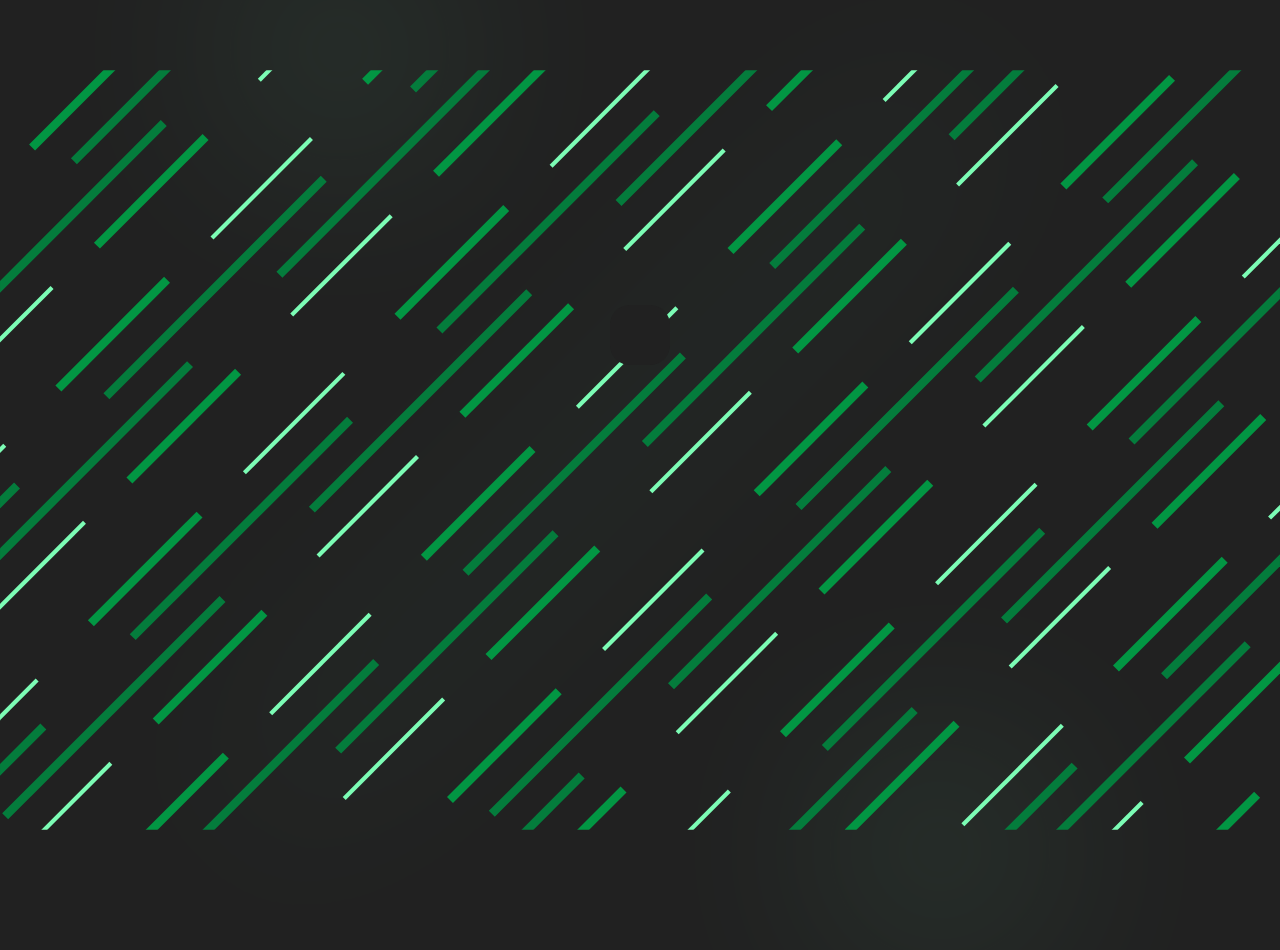
==== Frontend/MoodMixer/index.html @ c7178ede "Cambio la estructura del proyecto para contener ambas partes front y back en un mismo repositorio" ====
<!DOCTYPE html>
<html lang="en">

<head>
    <meta charset="UTF-8">
    <meta name="viewport" content="width=device-width, initial-scale=1.0">
    <title>MoodMixer | Home</title>
    <link rel="stylesheet" href="css/index.css">
    <!-- importar un js -->
    <script src="js/background.js"></script>
</head>

<body>
    <link rel="preconnect" href="https://fonts.gstatic.com" crossorigin>
    <link href="https://fonts.googleapis.com/css2?family=Tajawal:wght@200;300;400;500;700;800;900&display=swap"
        rel="stylesheet">

    <div class="box">
        <!-- Elementos del fetch -->
        <div>
            <h1 id="display_name"></h1>
            <img id="image" src="" alt="Imagen del usuario">
            <h2 id="country"></h2>
            <h2 id="product"></h2>
            <h2 id="followers"></h2>
        </div>
        <span></span>
        <span></span>
        <span></span>
        <span></span>
        <span></span>
        <div class="title">
            COMO TE SIENTES HOY?
            <br>
        </div>
    </div>
    <div class="bg">
        <span></span>
        <span></span>
        <span></span>
    </div>

    <svg version="1.1" id="home-anim" xmlns="http://www.w3.org/2000/svg" xmlns:xlink="http://www.w3.org/1999/xlink"
        x="0px" y="0px" viewBox="0 0 1820 1080" style="enable-background:new 0 0 1820 1080;" xml:space="preserve">

        <g id="home">
            <defs>
                <rect id="masque" y="0.4" width="1820" height="1080" />
            </defs>
            <clipPath id="cache">
                <use xlink:href="#masque" style="overflow:visible;" />
            </clipPath>
            <g id="light-blue">
                <line x1="630.8" y1="894.3" x2="476.3" y2="1048.8" />
                <line x1="858.2" y1="823.9" x2="1012.7" y2="669.4" />
                <line x1="1066.9" y1="458.2" x2="912.4" y2="612.7" />
                <line x1="1294.3" y1="387.8" x2="1448.8" y2="233.3" />
                <line x1="1503" y1="22.1" x2="1348.5" y2="176.6" />
                <line x1="895.6" y1="1166.6" x2="1050.1" y2="1012.1" />
                <line x1="1104.3" y1="800.9" x2="949.8" y2="955.4" />
                <line x1="1331.7" y1="730.5" x2="1486.2" y2="576" />
                <line x1="1540.4" y1="364.8" x2="1385.9" y2="519.3" />
                <line x1="1767.8" y1="294.4" x2="1922.3" y2="139.9" />
                <line x1="1976.5" y1="-71.3" x2="1822" y2="83.2" />
                <line x1="1369.1" y1="1073.2" x2="1523.6" y2="918.7" />
                <line x1="1577.8" y1="707.5" x2="1423.3" y2="862" />
                <line x1="1805.2" y1="637.1" x2="1959.7" y2="482.6" />
                <line x1="1624" y1="1041.4" x2="1469.4" y2="1195.9" />
                <line x1="-134.7" y1="674.9" x2="19.8" y2="520.4" />
                <line x1="74" y1="309.2" x2="-80.5" y2="463.7" />
                <line x1="301.4" y1="238.8" x2="455.9" y2="84.3" />
                <line x1="510.1" y1="-126.9" x2="355.6" y2="27.6" />
                <line x1="-88.6" y1="1008.9" x2="65.9" y2="854.4" />
                <line x1="120.1" y1="643.1" x2="-34.4" y2="797.7" />
                <line x1="347.5" y1="572.8" x2="502" y2="418.3" />
                <line x1="556.2" y1="207.1" x2="401.7" y2="361.6" />
                <line x1="783.6" y1="136.7" x2="938.1" y2="-17.8" />
                <line x1="157.6" y1="985.8" x2="3" y2="1140.3" />
                <line x1="384.9" y1="915.5" x2="539.4" y2="760.9" />
                <line x1="593.6" y1="549.7" x2="439.1" y2="704.3" />
                <line x1="821" y1="479.4" x2="975.5" y2="324.9" />
                <line x1="1029.7" y1="113.6" x2="875.2" y2="268.2" />
                <line x1="1257.1" y1="43.3" x2="1411.6" y2="-111.2" />
            </g>
            <g id="red">
                <line x1="794.4" y1="883.4" x2="639.8" y2="1037.9" />
                <line x1="694.6" y1="834.8" x2="849.2" y2="680.3" />
                <line x1="1230.4" y1="447.3" x2="1075.9" y2="601.8" />
                <line x1="1130.7" y1="398.7" x2="1285.2" y2="244.2" />
                <line x1="1666.5" y1="11.2" x2="1512" y2="165.7" />
                <line x1="732" y1="1177.5" x2="886.6" y2="1023" />
                <line x1="1267.9" y1="790" x2="1113.3" y2="944.5" />
                <line x1="1168.1" y1="741.4" x2="1322.7" y2="586.9" />
                <line x1="1703.9" y1="353.9" x2="1549.4" y2="508.4" />
                <line x1="1604.2" y1="305.3" x2="1758.7" y2="150.8" />
                <line x1="1205.5" y1="1084.1" x2="1360.1" y2="929.6" />
                <line x1="1741.4" y1="696.5" x2="1586.8" y2="851.1" />
                <line x1="1641.6" y1="648" x2="1796.2" y2="493.5" />
                <line x1="1787.5" y1="1030.5" x2="1633" y2="1185" />
                <line x1="1687.8" y1="981.9" x2="1842.3" y2="827.4" />
                <line x1="200.1" y1="-44.4" x2="45.6" y2="110.1" />
                <line x1="237.5" y1="298.3" x2="83" y2="452.8" />
                <line x1="137.8" y1="249.7" x2="292.3" y2="95.2" />
                <line x1="673.6" y1="-137.8" x2="519.1" y2="16.7" />
                <line x1="283.7" y1="632.2" x2="129.2" y2="786.8" />
                <line x1="184" y1="583.7" x2="338.5" y2="429.2" />
                <line x1="719.8" y1="196.2" x2="565.2" y2="350.7" />
                <line x1="620" y1="147.6" x2="774.6" y2="-6.9" />
                <line x1="321.1" y1="974.9" x2="166.6" y2="1129.4" />
                <line x1="221.4" y1="926.4" x2="375.9" y2="771.8" />
                <line x1="757.2" y1="538.8" x2="602.7" y2="693.4" />
                <line x1="657.5" y1="490.3" x2="812" y2="335.8" />
                <line x1="1193.3" y1="102.7" x2="1038.7" y2="257.3" />
                <line x1="1093.5" y1="54.2" x2="1248.1" y2="-100.3" />
            </g>
            <g id="blue">
                <line x1="225.8" y1="1151" x2="534.9" y2="841.9" />
                <line x1="827.1" y1="1003.3" x2="518" y2="1312.3" />
                <line x1="661.9" y1="714.9" x2="971" y2="405.9" />
                <line x1="1263.1" y1="567.2" x2="954.1" y2="876.3" />
                <line x1="1098" y1="278.8" x2="1407.1" y2="-30.2" />
                <line x1="1699.2" y1="131.1" x2="1390.2" y2="440.2" />
                <line x1="699.3" y1="1057.6" x2="1008.4" y2="748.5" />
                <line x1="1300.6" y1="909.9" x2="991.5" y2="1218.9" />
                <line x1="1135.4" y1="621.5" x2="1444.5" y2="312.4" />
                <line x1="1736.6" y1="473.8" x2="1427.6" y2="782.8" />
                <line x1="1571.5" y1="185.4" x2="1880.6" y2="-123.6" />
                <line x1="1172.8" y1="964.2" x2="1481.9" y2="655.1" />
                <line x1="1774.1" y1="816.5" x2="1465" y2="1125.5" />
                <line x1="1608.9" y1="528.1" x2="1918" y2="219" />
                <line x1="1219" y1="1298.1" x2="1528" y2="989.1" />
                <line x1="1655.1" y1="862" x2="1964.1" y2="553" />
                <line x1="232.8" y1="75.5" x2="-76.2" y2="384.6" />
                <line x1="270.2" y1="418.2" x2="-38.8" y2="727.3" />
                <line x1="105.1" y1="129.8" x2="414.2" y2="-179.2" />
                <line x1="706.3" y1="-17.9" x2="397.3" y2="291.2" />
                <line x1="-284.8" y1="899.9" x2="24.2" y2="590.8" />
                <line x1="316.4" y1="752.2" x2="7.3" y2="1061.2" />
                <line x1="151.3" y1="463.8" x2="460.3" y2="154.7" />
                <line x1="752.5" y1="316.1" x2="443.4" y2="625.1" />
                <line x1="587.3" y1="27.7" x2="896.4" y2="-281.4" />
                <line x1="1188.6" y1="-120" x2="879.5" y2="189" />
                <line x1="-247.4" y1="1242.5" x2="61.6" y2="933.5" />
                <line x1="188.7" y1="806.4" x2="497.7" y2="497.4" />
                <line x1="789.9" y1="658.8" x2="480.8" y2="967.8" />
                <line x1="624.8" y1="370.4" x2="933.8" y2="61.3" />
                <line x1="1226" y1="222.7" x2="916.9" y2="531.7" />
                <line x1="1662.1" y1="-213.4" x2="1353" y2="95.6" />
            </g>
        </g>
    </svg>

    <div class="botonesEmociones">
        <div class="alegria">
            <button class="b1">Alegre</button>
        </div>
        <div class="amor">
            <button class="b2">Enamorado</button>
        </div>
        <div class="tristeza">
            <button class="b3">Triste</button>
        </div>
        <div class="depresion">
            <button class="b4">Depresivo</button>
        </div>
        <div class="excitado">
            <button class="b5">Excitado</button>
        </div>
    </div>
</body>

</html>

<script>
    fetch('http://localhost:8888/moodmixer/data')
        .then(response => {
            if (!response.ok) {
                throw new Error(`HTTP error! status: ${response.status}`);
            }
            return response.json();
        })
        .then(data => {
            // Desestructurar el json
            const {
                display_name,
                images,
                country,
                product,
                followers
            } = data;

            // Suponemos que quieres utilizar la primera imagen (índice 0)
            document.getElementById('image').src = images[0].url;

            document.getElementById('display_name').innerHTML = "Usuario: " + display_name;
            document.getElementById('country').innerHTML = "País: " + country;
            document.getElementById('product').innerHTML = "Suscripción: " + product;
            document.getElementById('followers').innerHTML = "Seguidores: " + followers.total;
        })
        .catch(e => {
            console.error('There was a problem with the fetch operation: ' + e.message);
        });
</script>
---- Frontend/MoodMixer/css/index.css ----
@import url('https://fonts.googleapis.com/css2?family=Rubik:wght@400;500;600;700&display=swap');


* {
    margin: 0;
    padding: 0;
}

:root {
    --mainColor4: #504f4f;
    --mainColor2: #504f4f;
    --mainColor3: #03191e;
    --mainColor: #212121;
}

body {
    background-color: var(--mainColor);
    display: flex;
    justify-content: center;
    align-items: center;
    height: 100vh;
    overflow: hidden;
    font-family: "Rubik";
    margin: 0;

}


.box {
    position: absolute;
    width: 60px;
    height: 60px;
    background-color: var(--mainColor);
    border-radius: 20px;
    -webkit-border-radius: 20px;
    -moz-border-radius: 20px;
    -ms-border-radius: 20px;
    -o-border-radius: 20px;
    animation: ani 3s cubic-bezier(0.16, 1, 0.3, 1) .5s forwards;
    -webkit-animation: ani 3s cubic-bezier(0.16, 1, 0.3, 1) .5s forwards;
    overflow: hidden;
    text-align: center;
    display: flex;
    justify-content: center;
    align-items: center;
    margin-top: -230px; /* Ajusta este valor según tu necesidad */
}

.box:hover {
    box-shadow: 0 0 50px #7cfcb5;
}



@keyframes ani {
    0% {
        width: 60px;
        height: 60px;
        background-color: var(--mainColor);
        
    }

    25% {
        width: 60px;
        height: 60px;
        background-color: var(--mainColor4);
        
    }

    50% {
        width: 60px;
        height: 280px;
        background-color: var(--mainColor4);
        
    }

    100% {
        width: 550px;
        height: 400px;
        background-color: var(--mainColor4);
        
    }
}

/* Border */
.box span:not(span:nth-child(5)) {
    border-radius: 100%;
    -webkit-border-radius: 100%;
    -moz-border-radius: 100%;
    -ms-border-radius: 100%;
    -o-border-radius: 100%;
}

.box span:nth-child(1) {
    position: absolute;
    width: 100%;
    height: 10px;
    background-color: #7cfcb5;
    top: 0;
    left: -100%;
    animation: border1 1s 3s forwards;
    -webkit-animation: border1 1s 3s forwards;
}

.box span:nth-child(2) {
    position: absolute;
    width: 10px;
    height: 100%;
    background-color: #7cfcb5;
    top: -100%;
    right: 0;
    animation: border2 1s 3.25s forwards;
    -webkit-animation: border2 1s 3.1s forwards;
}

.box span:nth-child(3) {
    position: absolute;
    width: 100%;
    height: 10px;
    background-color: #7cfcb5;
    bottom: 0;
    left: 100%;
    animation: border3 1s 3.5s forwards;
    -webkit-animation: border3 1s 3.2s forwards;
}

.box span:nth-child(4) {
    position: absolute;
    width: 10px;
    height: 100%;
    background-color: #7cfcb5;
    top: 100%;
    left: 0;
    animation: border4 1s 3.75s forwards;
    -webkit-animation: border4 1s 3.3s forwards;
}

.box span:nth-child(5) {
    position: absolute;
    width: 100%;
    height: 100%;
    background-image: linear-gradient(to right, transparent, #3adfeb, transparent);
    top: 0;
    right: 100%;
    opacity: 0.05;
    animation: border5 4s 4s forwards infinite;
    -webkit-animation: border5 4s 4s forwards infinite;
}

@keyframes border1 {
    to {
        top: 0;
        left: 100%;
    }
}

@keyframes border2 {
    to {
        top: 100%;
        right: 0;
    }
}

@keyframes border3 {
    to {
        bottom: 0;
        left: -100%;
    }
}

@keyframes border4 {
    to {
        top: -100%;
        left: 0;
    }
}

@keyframes border5 {
    to {
        top: 0;
        right: -100%;
    }
}

.title {
    width: 500px;
    font-size: 40px;
    color: #fff;
    animation: title 1s 3s forwards;
    -webkit-animation: title 1s 3s forwards;
    opacity: 0;
}

@keyframes title {
    from {
        opacity: 0;
    }

    to {
        opacity: 1;
    }
}


/* Background */

.bg {
    position: absolute;
    z-index: -99;
}

.bg span:nth-child(1) {
    position: absolute;
    width: 200px;
    height: 200px;
    background-color: #7cfcb5;
    border-radius: 50%;
    -webkit-border-radius: 50%;
    -moz-border-radius: 50%;
    -ms-border-radius: 50%;
    -o-border-radius: 50%;
    animation: bg1 1s infinite alternate;
    -webkit-animation: bg1 4s infinite alternate;
    top: -500px;
    left: -400px;
    box-shadow: 0 0 50px #7cfcb5;
    opacity: .1;
    filter: blur(100px);
    -webkit-filter: blur(100px);
}


.bg span:nth-child(2) {
    position: absolute;
    width: 1000px;
    height: 50px;
    background-color: #7cfcb5;
    transform: rotate(-45deg);
    -webkit-transform: rotate(-45deg);
    -moz-transform: rotate(-45deg);
    -ms-transform: rotate(-45deg);
    -o-transform: rotate(-45deg);
    left: -530px;
    top: -25px;
    filter: blur(100px);
    -webkit-filter: blur(100px);
    opacity: .1;
}

.bg span:nth-child(3) {
    position: absolute;
    width: 200px;
    height: 200px;
    background-color: #7cfcb5;
    border-radius: 50%;
    -webkit-border-radius: 50%;
    -moz-border-radius: 50%;
    -ms-border-radius: 50%;
    -o-border-radius: 50%;
    bottom: -500px;
    right: -400px;
    box-shadow: 0 0 50px #7cfcb5;
    opacity: .1;
    filter: blur(100px);
    -webkit-filter: blur(100px);
    animation: bg2 4s infinite alternate;
    -webkit-animation: bg2 4s infinite alternate;
}


@keyframes bg1 {
    to {
        top: -300px
    }
}


@keyframes bg2 {
    to {
        bottom: -300px
    }
}


#home {
    clip-path: url(#cache);
}

#red {
    fill: none;
    stroke: #029643;
    stroke-width: 12;
    stroke-miterlimit: 10;
    animation: show 4s;
    animation-fill-mode: forwards;
    animation-iteration-count: infinite;
    animation-timing-function: ease-in-out;
}

#blue {
    fill: none;
    stroke: #047c3c;
    stroke-width: 12;
    stroke-miterlimit: 10;
    animation: show 4s;
    animation-fill-mode: forwards;
    animation-iteration-count: infinite;
    animation-timing-function: ease-in-out;
}

#light-blue {
    fill: none;
    stroke: #7cfcb5;
    stroke-width: 6;
    stroke-miterlimit: 10;
    stroke-dasharray: 200;
    stroke-dashoffset: 800;
    animation: draw 4s;
    animation-fill-mode: forwards;
    animation-iteration-count: infinite;
    animation-timing-function: ease-in-out;
}

@keyframes draw {
    to {
        stroke-dashoffset: 0;
    }
}

@keyframes show {
    0% {
        opacity: 0.15;
    }

    50% {
        opacity: 0.2;
    }

    100% {
        opacity: 0.15;
    }
}
/*
.botonesEmociones {
    position: absolute;
    display: flex;
    justify-content: center;
    align-items: center;
    margin-top: 50vh;
    
}*/

.botonesEmociones {
    position: absolute;
    display: none; /* Cambiado a none */
    justify-content: center;
    align-items: center;
    transform: translateY(100vh); /* Inicia fuera de la vista */
}

.botonesEmociones-show {
    display: flex; /* Cambiado a flex */
    transform: translateY(25vh);
    transition: transform 0.5s ease-in-out;
}


.alegria, .amor, .tristeza, .depresion, .excitado {
    width: 100px;
    height: 100px;
    margin-right: 20px;
    display: flex;
    border-radius: 50%;
    justify-content: center;
    align-items: center;
    cursor: pointer;
    font-size: 14px;
    color: #000000;
    border: none;
    outline: none;
    transition: background-color 0.1s ease-in-out, transform 0.1s ease-in-out, box-shadow 0.1s ease-in-out;
    font-family: "Rubik";
}

.alegria {
    background-color: #fddd51;
}

.amor {
    background-color: #c97490;
}

.tristeza {
    background-color: #239cff;
}

.depresion {
    background-color: #5a31b9;
}

.excitado {
    background-color: #ec3527;
}

.botonesEmociones .alegria:hover,
.botonesEmociones .amor:hover,
.botonesEmociones .tristeza:hover,
.botonesEmociones .depresion:hover,
.botonesEmociones .excitado:hover {
    transform: scale(1.1);
}

.botonesEmociones .alegria:hover {
    background-color: #fbc02d;
    color: #fff;
    box-shadow: 0 0 50px #fbc02d;
}

.botonesEmociones .amor:hover {
    background-color: #ff6e98;
    color: #fff;
    box-shadow: 0 0 50px #ff6e98;
}

.botonesEmociones .tristeza:hover {
    background-color: #1976d2;
    color: #fff;
    box-shadow: 0 0 50px #1976d2;
}

.botonesEmociones .depresion:hover {
    background-color: #673ab7;
    color: #fff;
    box-shadow: 0 0 50px #673ab7;
}

.botonesEmociones .excitado:hover {
    background-color: #e57373;
    color: #fff;
    box-shadow: 0 0 50px #e57373;
}


.botonesEmociones button {
    background: none;
    border: none;
    color: inherit;
    font-family: 'Rubik', sans-serif;
    font-size: inherit;
    cursor: pointer;
    outline: none;
    padding: 0;
}

.botonesEmociones .alegria:hover,
.botonesEmociones .amor:hover,
.botonesEmociones .tristeza:hover,
.botonesEmociones .depresion:hover,
.botonesEmociones .excitado:hover {
    transform: scale(1.1);
}
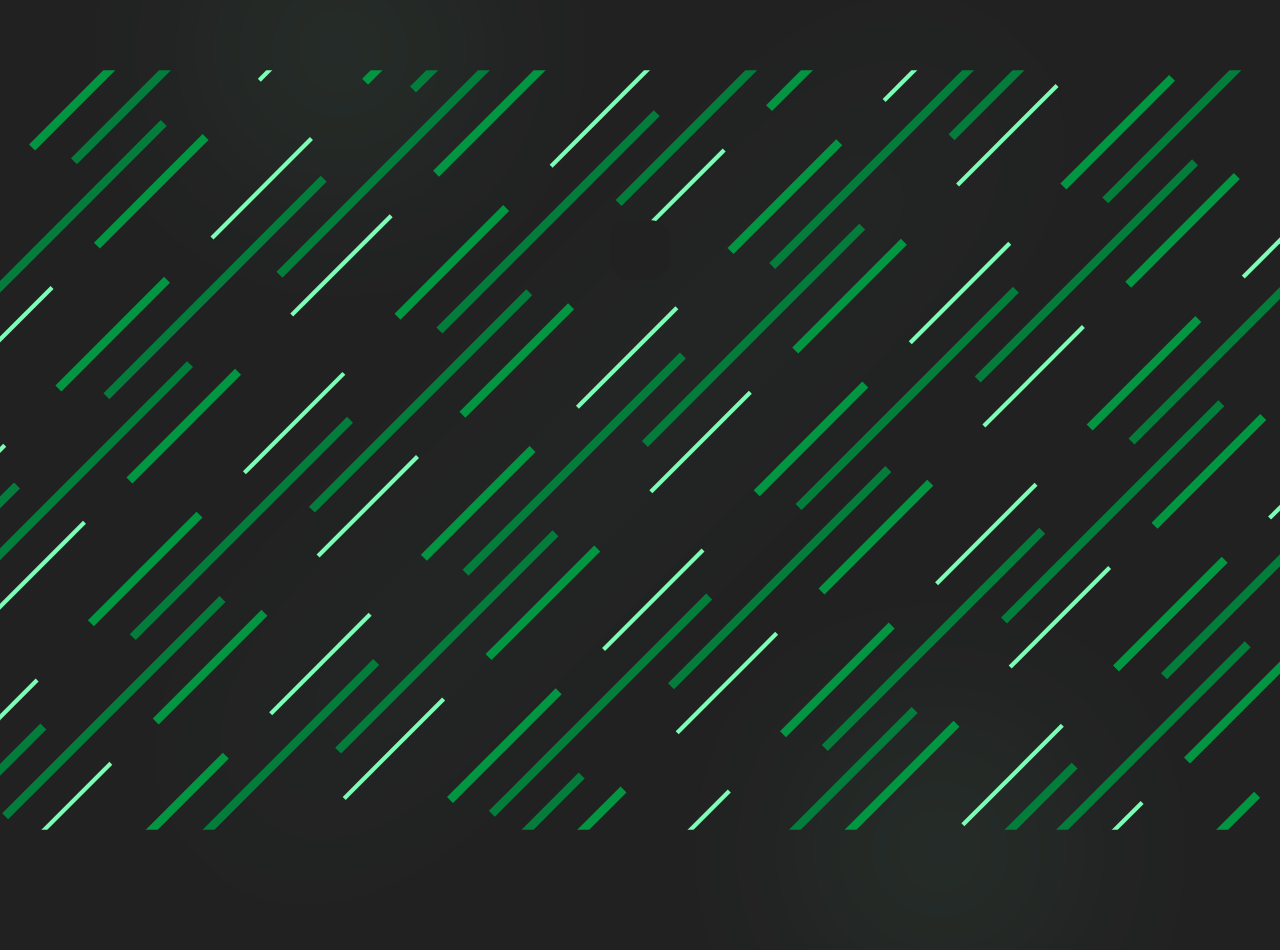
==== commit 20296dab: "Vista home nueva creado, estilos de las cards y un fetch para el backend de top-artists" ====
--- a/Frontend/MoodMixer/index.html
+++ b/Frontend/MoodMixer/index.html
@@ -18,11 +18,11 @@
     <div class="box">
         <!-- Elementos del fetch -->
         <div>
-            <h1 id="display_name"></h1>
-            <img id="image" src="" alt="Imagen del usuario">
-            <h2 id="country"></h2>
-            <h2 id="product"></h2>
-            <h2 id="followers"></h2>
+            <h1 class="card-txt" id="display_name"></h1>
+            <img class="card-txt" id="image" src="" alt="Imagen del usuario">
+            <h2 class="card-txt" id="country"></h2>
+            <h2 class="card-txt" id="product"></h2>
+            <h2 class="card-txt" id="followers"></h2>
         </div>
         <span></span>
         <span></span>
@@ -167,6 +167,15 @@
             <button class="b5">Excitado</button>
         </div>
     </div>
+    <!-- Playlist / Canción recomendada -->
+    <div class="small-card" hidden="true">
+        <div class="small-card-content">
+            <h1 class="card-txt">Canción recomendada</h1>
+            <iframe src="https://open.spotify.com/embed/track/6b2oQwSGFkzsMtQruIWm2p" width="300" height="380"
+                frameborder="0" allowtransparency="true" allow="encrypted-media"></iframe>
+        </div>
+    </div>
+
 </body>
 
 </html>
--- a/Frontend/MoodMixer/css/index.css
+++ b/Frontend/MoodMixer/css/index.css
@@ -43,7 +43,8 @@
     display: flex;
     justify-content: center;
     align-items: center;
-    margin-top: -230px; /* Ajusta este valor según tu necesidad */
+    margin-top: -400px;
+    /* Ajusta este valor según tu necesidad */
 }
 
 .box:hover {
@@ -57,28 +58,28 @@
         width: 60px;
         height: 60px;
         background-color: var(--mainColor);
-        
+
     }
 
     25% {
         width: 60px;
         height: 60px;
         background-color: var(--mainColor4);
-        
+
     }
 
     50% {
         width: 60px;
         height: 280px;
         background-color: var(--mainColor4);
-        
+
     }
 
     100% {
         width: 550px;
         height: 400px;
         background-color: var(--mainColor4);
-        
+
     }
 }
 
@@ -340,6 +341,7 @@
         opacity: 0.15;
     }
 }
+
 /*
 .botonesEmociones {
     position: absolute;
@@ -352,20 +354,28 @@
 
 .botonesEmociones {
     position: absolute;
-    display: none; /* Cambiado a none */
+    display: none;
+    margin-top: -300px;
+    /* Cambiado a none */
     justify-content: center;
     align-items: center;
-    transform: translateY(100vh); /* Inicia fuera de la vista */
+    transform: translateY(100vh);
+    /* Inicia fuera de la vista */
 }
 
 .botonesEmociones-show {
-    display: flex; /* Cambiado a flex */
+    display: flex;
+    /* Cambiado a flex */
     transform: translateY(25vh);
     transition: transform 0.5s ease-in-out;
 }
 
 
-.alegria, .amor, .tristeza, .depresion, .excitado {
+.alegria,
+.amor,
+.tristeza,
+.depresion,
+.excitado {
     width: 100px;
     height: 100px;
     margin-right: 20px;
@@ -458,4 +468,8 @@
 .botonesEmociones .depresion:hover,
 .botonesEmociones .excitado:hover {
     transform: scale(1.1);
+}
+
+.card-txt {
+    color: #fff;
 }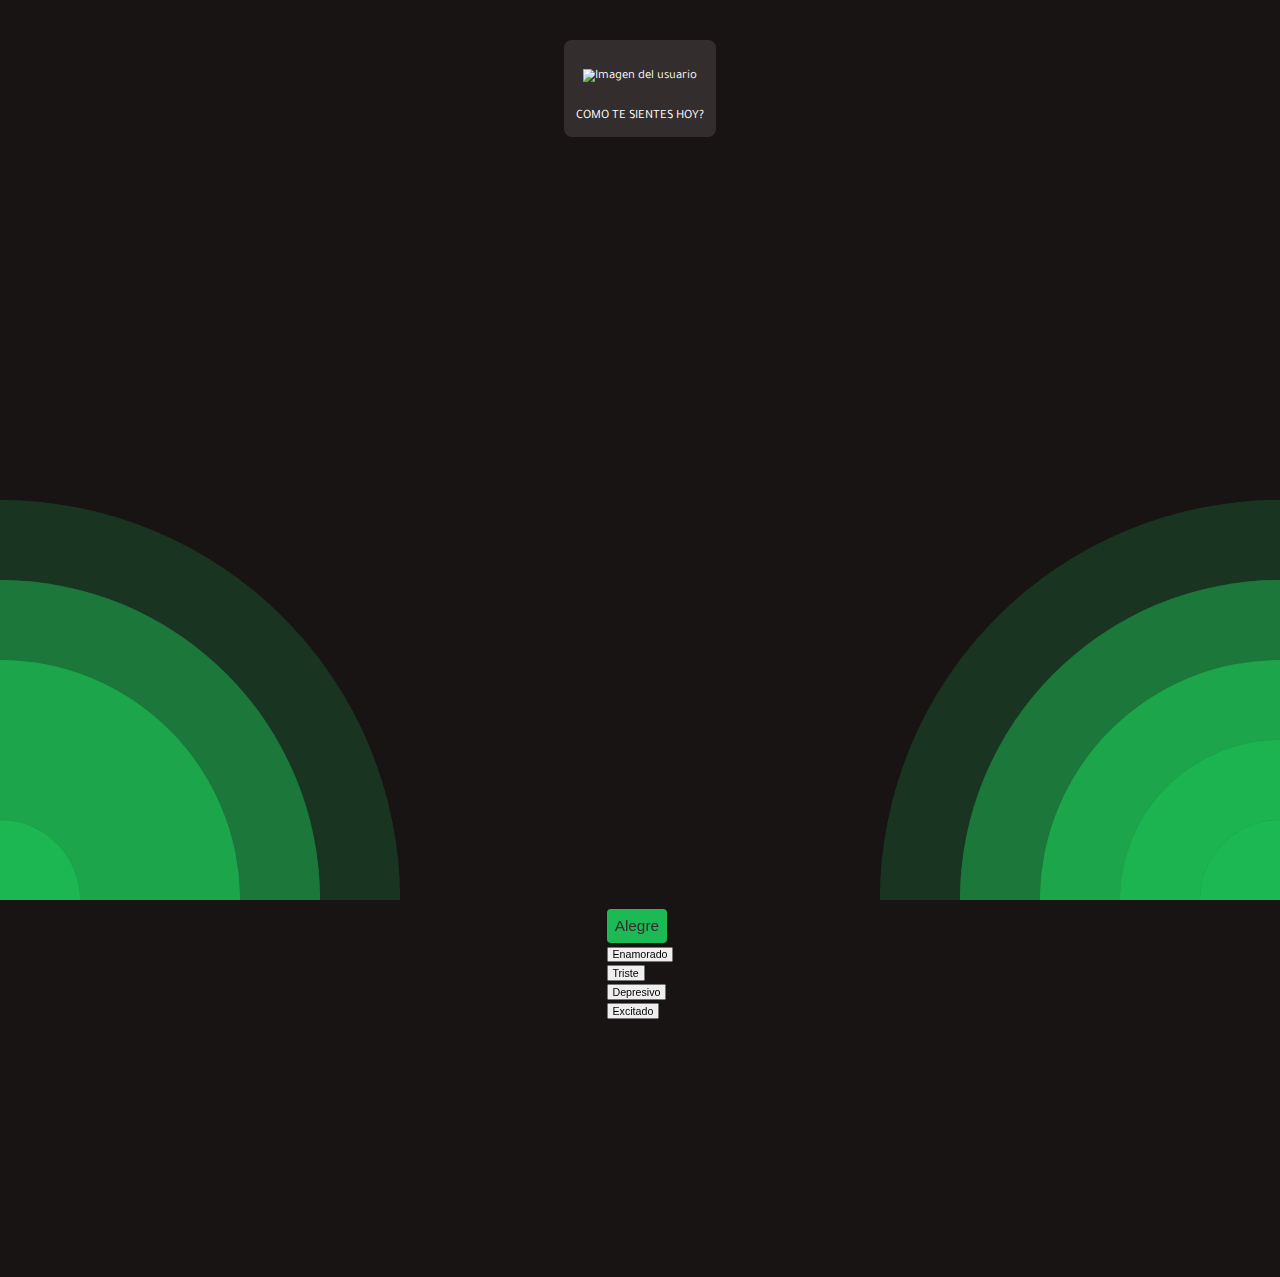
==== commit dd9d9081: "Agregué un fondo animado a las ventanas" ====
--- a/Frontend/MoodMixer/index.html
+++ b/Frontend/MoodMixer/index.html
@@ -6,11 +6,25 @@
     <meta name="viewport" content="width=device-width, initial-scale=1.0">
     <title>MoodMixer | Home</title>
     <link rel="stylesheet" href="css/index.css">
+    <link rel="stylesheet" href="css/fondo.css">
     <!-- importar un js -->
     <script src="js/background.js"></script>
 </head>
 
 <body>
+<div class='ripple-background'>
+    <div class='circle xxlarge shade1'></div>
+    <div class='circle xlarge shade2'></div>
+    <div class='circle large shade3'></div>
+    <div class='circle mediun shade4'></div>
+    <div class='circle small shade5'></div>
+
+    <div class='circle-right xxlarge-right shade1'></div>
+    <div class='circle-right xlarge-right shade2'></div>
+    <div class='circle-right large-right shade3'></div>
+    <div class='circle-right medium-right shade4'></div>
+    <div class='circle-right small-right shade5'></div>
+</div>
     <link rel="preconnect" href="https://fonts.gstatic.com" crossorigin>
     <link href="https://fonts.googleapis.com/css2?family=Tajawal:wght@200;300;400;500;700;800;900&display=swap"
         rel="stylesheet">
--- a/Frontend/MoodMixer/css/index.css
+++ b/Frontend/MoodMixer/css/index.css
@@ -1,475 +1,176 @@
-@import url('https://fonts.googleapis.com/css2?family=Rubik:wght@400;500;600;700&display=swap');
+/* Archivo css/index.css */
 
-
-* {
-    margin: 0;
-    padding: 0;
-}
-
-:root {
-    --mainColor4: #504f4f;
-    --mainColor2: #504f4f;
-    --mainColor3: #03191e;
-    --mainColor: #212121;
+html {
+    zoom: 0.8;
 }
 
 body {
-    background-color: var(--mainColor);
+    font-family: 'Tajawal', sans-serif;
+    margin: 0;
+    padding: 0;
+    background-color: #191414;
+    /* Verde característico de Spotify */
+    color: #ffffff;
+    /* Blanco para el texto */
     display: flex;
+    flex-direction: column;
+    /* Cambia la dirección de apilamiento a vertical */
     justify-content: center;
+    /* Centra el contenido horizontalmente */
     align-items: center;
-    height: 100vh;
-    overflow: hidden;
-    font-family: "Rubik";
-    margin: 0;
+    /* Centra el contenido verticalmente */
+    min-height: 100vh;
+    /* Asegura que el contenido se extienda al menos al 100% del alto de la pantalla */
+
 
 }
 
+.box {
+    background-color: #342d2d;
+    /* Negro característico de Spotify */
+    padding: 15px;
+    /* Reducido el padding */
+    border-radius: 10px;
+    text-align: center;
+    /* Centra el contenido dentro del div */
+    margin-bottom: 10px;
+    /* Reducido el espacio entre .box y .card-content */
+    margin-top: 50px;
+    /* Ajusta el espacio entre la parte superior de la página y .box */
 
-.box {
-    position: absolute;
-    width: 60px;
-    height: 60px;
-    background-color: var(--mainColor);
-    border-radius: 20px;
-    -webkit-border-radius: 20px;
-    -moz-border-radius: 20px;
-    -ms-border-radius: 20px;
-    -o-border-radius: 20px;
-    animation: ani 3s cubic-bezier(0.16, 1, 0.3, 1) .5s forwards;
-    -webkit-animation: ani 3s cubic-bezier(0.16, 1, 0.3, 1) .5s forwards;
-    overflow: hidden;
-    text-align: center;
-    display: flex;
-    justify-content: center;
-    align-items: center;
-    margin-top: -400px;
-    /* Ajusta este valor según tu necesidad */
 }
 
-.box:hover {
-    box-shadow: 0 0 50px #7cfcb5;
+.card-txt {
+    color: #ffffff;
+    /* Blanco para el texto dentro de la caja */
+    padding: 0;
 }
 
 
 
-@keyframes ani {
-    0% {
-        width: 60px;
-        height: 60px;
-        background-color: var(--mainColor);
-
-    }
-
-    25% {
-        width: 60px;
-        height: 60px;
-        background-color: var(--mainColor4);
-
-    }
-
-    50% {
-        width: 60px;
-        height: 280px;
-        background-color: var(--mainColor4);
-
-    }
-
-    100% {
-        width: 550px;
-        height: 400px;
-        background-color: var(--mainColor4);
-
-    }
+.botonesEmociones {
+    display: flex;
+    flex-direction: column;
 }
 
-/* Border */
-.box span:not(span:nth-child(5)) {
-    border-radius: 100%;
-    -webkit-border-radius: 100%;
-    -moz-border-radius: 100%;
-    -ms-border-radius: 100%;
-    -o-border-radius: 100%;
+.b1 {
+    background-color: #1DB954;
+    /* Verde característico de Spotify */
+    color: #342d2d;
+    /* Blanco para el texto del botón */
+    padding: 10px;
+    font-size: 1.2em;
+    border: none;
+    border-radius: 5px;
+    margin: 5px 0;
+    cursor: pointer;
+
 }
 
-.box span:nth-child(1) {
-    position: absolute;
-    width: 100%;
-    height: 10px;
-    background-color: #7cfcb5;
-    top: 0;
-    left: -100%;
-    animation: border1 1s 3s forwards;
-    -webkit-animation: border1 1s 3s forwards;
+/*sombra color verde*/
+.b1:hover {
+    box-shadow: 0 0 20px #1DB954;
+    /* Ejemplo de sombra con color #1DB954 y opacidad */
+    color: #ffffff;
 }
 
-.box span:nth-child(2) {
-    position: absolute;
-    width: 10px;
-    height: 100%;
-    background-color: #7cfcb5;
-    top: -100%;
-    right: 0;
-    animation: border2 1s 3.25s forwards;
-    -webkit-animation: border2 1s 3.1s forwards;
+/* Archivo css/card.css */
+
+.card-content {
+    display: flex;
+    flex-direction: column;
+    /* Cambia la dirección de apilamiento a vertical */
+    justify-content: center;
+    align-items: center;
+    margin-top: 0px;
+    /* Ajusta el espacio entre .box y .card-content */
+
 }
 
-.box span:nth-child(3) {
-    position: absolute;
-    width: 100%;
-    height: 10px;
-    background-color: #7cfcb5;
-    bottom: 0;
-    left: 100%;
-    animation: border3 1s 3.5s forwards;
-    -webkit-animation: border3 1s 3.2s forwards;
+.card-details {
+    background-color: #191414;
+    /* Negro característico de Spotify */
+    border-radius: 8px;
 }
 
-.box span:nth-child(4) {
-    position: absolute;
-    width: 10px;
-    height: 100%;
-    background-color: #7cfcb5;
-    top: 100%;
-    left: 0;
-    animation: border4 1s 3.75s forwards;
-    -webkit-animation: border4 1s 3.3s forwards;
+.card {
+    padding: 20px;
+    height: 100px;
+    width: 100px;
 }
 
-.box span:nth-child(5) {
-    position: absolute;
-    width: 100%;
-    height: 100%;
-    background-image: linear-gradient(to right, transparent, #3adfeb, transparent);
-    top: 0;
-    right: 100%;
-    opacity: 0.05;
-    animation: border5 4s 4s forwards infinite;
-    -webkit-animation: border5 4s 4s forwards infinite;
+.card:hover {
+    box-shadow: 0 0 20px #1DB954;
+    /* Ejemplo de sombra con color #1DB954 y opacidad */
 }
 
-@keyframes border1 {
-    to {
-        top: 0;
-        left: 100%;
-    }
-}
-
-@keyframes border2 {
-    to {
-        top: 100%;
-        right: 0;
-    }
-}
-
-@keyframes border3 {
-    to {
-        bottom: 0;
-        left: -100%;
-    }
-}
-
-@keyframes border4 {
-    to {
-        top: -100%;
-        left: 0;
-    }
-}
-
-@keyframes border5 {
-    to {
-        top: 0;
-        right: -100%;
-    }
-}
-
-.title {
-    width: 500px;
-    font-size: 40px;
-    color: #fff;
-    animation: title 1s 3s forwards;
-    -webkit-animation: title 1s 3s forwards;
-    opacity: 0;
-}
-
-@keyframes title {
-    from {
-        opacity: 0;
-    }
-
-    to {
-        opacity: 1;
-    }
-}
-
-
-/* Background */
-
-.bg {
-    position: absolute;
-    z-index: -99;
-}
-
-.bg span:nth-child(1) {
-    position: absolute;
-    width: 200px;
-    height: 200px;
-    background-color: #7cfcb5;
-    border-radius: 50%;
-    -webkit-border-radius: 50%;
-    -moz-border-radius: 50%;
-    -ms-border-radius: 50%;
-    -o-border-radius: 50%;
-    animation: bg1 1s infinite alternate;
-    -webkit-animation: bg1 4s infinite alternate;
-    top: -500px;
-    left: -400px;
-    box-shadow: 0 0 50px #7cfcb5;
-    opacity: .1;
-    filter: blur(100px);
-    -webkit-filter: blur(100px);
-}
-
-
-.bg span:nth-child(2) {
-    position: absolute;
-    width: 1000px;
-    height: 50px;
-    background-color: #7cfcb5;
-    transform: rotate(-45deg);
-    -webkit-transform: rotate(-45deg);
-    -moz-transform: rotate(-45deg);
-    -ms-transform: rotate(-45deg);
-    -o-transform: rotate(-45deg);
-    left: -530px;
-    top: -25px;
-    filter: blur(100px);
-    -webkit-filter: blur(100px);
-    opacity: .1;
-}
-
-.bg span:nth-child(3) {
-    position: absolute;
-    width: 200px;
-    height: 200px;
-    background-color: #7cfcb5;
-    border-radius: 50%;
-    -webkit-border-radius: 50%;
-    -moz-border-radius: 50%;
-    -ms-border-radius: 50%;
-    -o-border-radius: 50%;
-    bottom: -500px;
-    right: -400px;
-    box-shadow: 0 0 50px #7cfcb5;
-    opacity: .1;
-    filter: blur(100px);
-    -webkit-filter: blur(100px);
-    animation: bg2 4s infinite alternate;
-    -webkit-animation: bg2 4s infinite alternate;
-}
-
-
-@keyframes bg1 {
-    to {
-        top: -300px
-    }
-}
-
-
-@keyframes bg2 {
-    to {
-        bottom: -300px
-    }
-}
-
-
-#home {
-    clip-path: url(#cache);
-}
-
-#red {
-    fill: none;
-    stroke: #029643;
-    stroke-width: 12;
-    stroke-miterlimit: 10;
-    animation: show 4s;
-    animation-fill-mode: forwards;
-    animation-iteration-count: infinite;
-    animation-timing-function: ease-in-out;
-}
-
-#blue {
-    fill: none;
-    stroke: #047c3c;
-    stroke-width: 12;
-    stroke-miterlimit: 10;
-    animation: show 4s;
-    animation-fill-mode: forwards;
-    animation-iteration-count: infinite;
-    animation-timing-function: ease-in-out;
-}
-
-#light-blue {
-    fill: none;
-    stroke: #7cfcb5;
-    stroke-width: 6;
-    stroke-miterlimit: 10;
-    stroke-dasharray: 200;
-    stroke-dashoffset: 800;
-    animation: draw 4s;
-    animation-fill-mode: forwards;
-    animation-iteration-count: infinite;
-    animation-timing-function: ease-in-out;
-}
-
-@keyframes draw {
-    to {
-        stroke-dashoffset: 0;
-    }
-}
-
-@keyframes show {
-    0% {
-        opacity: 0.15;
-    }
-
-    50% {
-        opacity: 0.2;
-    }
-
-    100% {
-        opacity: 0.15;
-    }
-}
-
-/*
-.botonesEmociones {
-    position: absolute;
+card .detail {
     display: flex;
     justify-content: center;
     align-items: center;
-    margin-top: 50vh;
-    
-}*/
-
-.botonesEmociones {
-    position: absolute;
-    display: none;
-    margin-top: -300px;
-    /* Cambiado a none */
-    justify-content: center;
-    align-items: center;
-    transform: translateY(100vh);
-    /* Inicia fuera de la vista */
+    flex-direction: column;
+    text-align: center;
 }
 
-.botonesEmociones-show {
-    display: flex;
-    /* Cambiado a flex */
-    transform: translateY(25vh);
-    transition: transform 0.5s ease-in-out;
+.img.box {
+    width: 100px;
+    height: 100px;
 }
 
+#cards-container {
+    margin-top: 0;
+}
 
-.alegria,
-.amor,
-.tristeza,
-.depresion,
-.excitado {
+/* Estilos CSS */
+
+.img-bx {
+    max-width: 300px;
+    max-height: 300px;
+    /* Establece el ancho máximo del contenedor de la imagen */
+}
+
+.img-bx img {
+    width: 100%;
+    /* La imagen ocupará el 100% del ancho del contenedor */
+    height: 100%;
+    /* Ajusta la altura automáticamente para mantener las proporciones originales */
+}
+
+#image {
     width: 100px;
     height: 100px;
-    margin-right: 20px;
-    display: flex;
-    border-radius: 50%;
-    justify-content: center;
-    align-items: center;
-    cursor: pointer;
-    font-size: 14px;
-    color: #000000;
-    border: none;
-    outline: none;
-    transition: background-color 0.1s ease-in-out, transform 0.1s ease-in-out, box-shadow 0.1s ease-in-out;
-    font-family: "Rubik";
 }
 
-.alegria {
-    background-color: #fddd51;
+#country,
+#product,
+#followers {
+    padding: 0;
+    margin: 0;
 }
 
-.amor {
-    background-color: #c97490;
+#country {
+    color: #ffffff;
+    padding-bottom: 10px;
+    font-size: 25px;
 }
 
-.tristeza {
-    background-color: #239cff;
+#product {
+    color: #ffffff;
+    padding-bottom: 10px;
+    font-size: 25px;
 }
 
-.depresion {
-    background-color: #5a31b9;
+#followers {
+    color: #ffffff;
+    padding-bottom: 10px;
+    font-size: 25px;
 }
 
-.excitado {
-    background-color: #ec3527;
+#display_name {
+    font-weight: bold;
 }
 
-.botonesEmociones .alegria:hover,
-.botonesEmociones .amor:hover,
-.botonesEmociones .tristeza:hover,
-.botonesEmociones .depresion:hover,
-.botonesEmociones .excitado:hover {
-    transform: scale(1.1);
-}
-
-.botonesEmociones .alegria:hover {
-    background-color: #fbc02d;
-    color: #fff;
-    box-shadow: 0 0 50px #fbc02d;
-}
-
-.botonesEmociones .amor:hover {
-    background-color: #ff6e98;
-    color: #fff;
-    box-shadow: 0 0 50px #ff6e98;
-}
-
-.botonesEmociones .tristeza:hover {
-    background-color: #1976d2;
-    color: #fff;
-    box-shadow: 0 0 50px #1976d2;
-}
-
-.botonesEmociones .depresion:hover {
-    background-color: #673ab7;
-    color: #fff;
-    box-shadow: 0 0 50px #673ab7;
-}
-
-.botonesEmociones .excitado:hover {
-    background-color: #e57373;
-    color: #fff;
-    box-shadow: 0 0 50px #e57373;
-}
-
-
-.botonesEmociones button {
-    background: none;
-    border: none;
-    color: inherit;
-    font-family: 'Rubik', sans-serif;
-    font-size: inherit;
-    cursor: pointer;
-    outline: none;
-    padding: 0;
-}
-
-.botonesEmociones .alegria:hover,
-.botonesEmociones .amor:hover,
-.botonesEmociones .tristeza:hover,
-.botonesEmociones .depresion:hover,
-.botonesEmociones .excitado:hover {
-    transform: scale(1.1);
-}
-
-.card-txt {
-    color: #fff;
+.box:hover {
+    box-shadow: 0 0 20px #1DB954;
+    /* Ejemplo de sombra con color #1DB954 y opacidad */
 }--- a/Frontend/MoodMixer/css/fondo.css
+++ b/Frontend/MoodMixer/css/fondo.css
@@ -0,0 +1,140 @@
+
+body {
+    background: #191414;
+}
+
+.ripple-background {
+    position: fixed;
+    width: 100%;
+    height: 100%;
+    overflow: hidden;
+    top: 0;
+    left: 0;
+    z-index: -1;
+}
+
+.circle,
+.circle-right {
+    position: fixed;
+    border-radius: 50%;
+    background: #1DB954;
+    animation: ripple 15s infinite;
+    box-shadow: 0px 0px 1px 0px #139441;
+}
+
+.small,
+.medium,
+.large,
+.xlarge,
+.xxlarge,
+.small-right,
+.medium-right,
+.large-right,
+.xlarge-right,
+.xxlarge-right {
+    position: absolute;
+}
+
+.small {
+    width: 200px;
+    height: 200px;
+    left: -100px;
+    bottom: -100px;
+}
+
+.medium {
+    width: 400px;
+    height: 400px;
+    left: -200px;
+    bottom: -200px;
+}
+
+.large {
+    width: 600px;
+    height: 600px;
+    left: -300px;
+    bottom: -300px;
+}
+
+.xlarge {
+    width: 800px;
+    height: 800px;
+    left: -400px;
+    bottom: -400px;
+}
+
+.xxlarge {
+    width: 1000px;
+    height: 1000px;
+    left: -500px;
+    bottom: -500px;
+}
+
+.small-right {
+    width: 200px;
+    height: 200px;
+    right: -100px;
+    bottom: -100px;
+}
+
+.medium-right {
+    width: 400px;
+    height: 400px;
+    right: -200px;
+    bottom: -200px;
+}
+
+.large-right {
+    width: 600px;
+    height: 600px;
+    right: -300px;
+    bottom: -300px;
+}
+
+.xlarge-right {
+    width: 800px;
+    height: 800px;
+    right: -400px;
+    bottom: -400px;
+}
+
+.xxlarge-right {
+    width: 1000px;
+    height: 1000px;
+    right: -500px;
+    bottom: -500px;
+}
+
+.shade1 {
+    opacity: 0.2;
+}
+
+.shade2 {
+    opacity: 0.5;
+}
+
+.shade3 {
+    opacity: 0.7;
+}
+
+.shade4 {
+    opacity: 0.8;
+}
+
+.shade5 {
+    opacity: 0.9;
+}
+
+@keyframes ripple {
+    0% {
+        transform: scale(0.8);
+    }
+
+    50% {
+        transform: scale(1.2);
+    }
+
+    100% {
+        transform: scale(0.8);
+    }
+}
